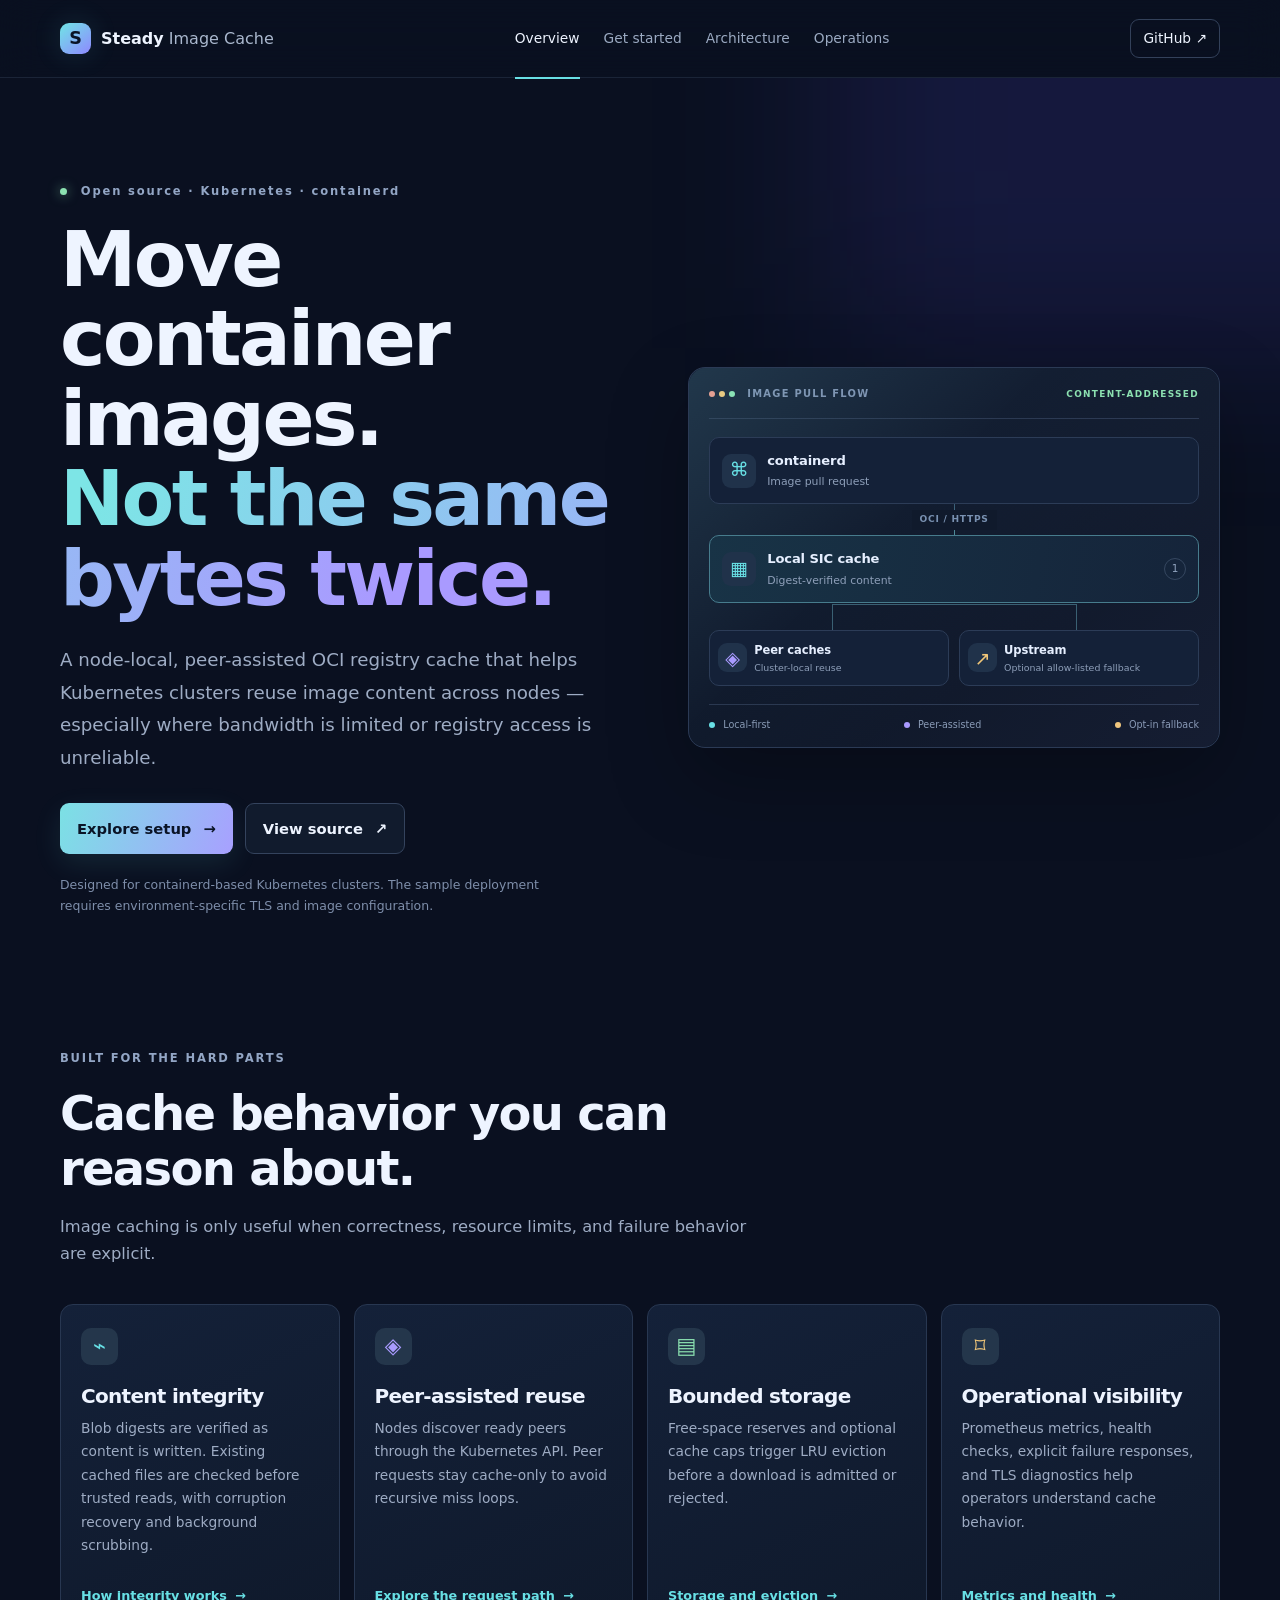
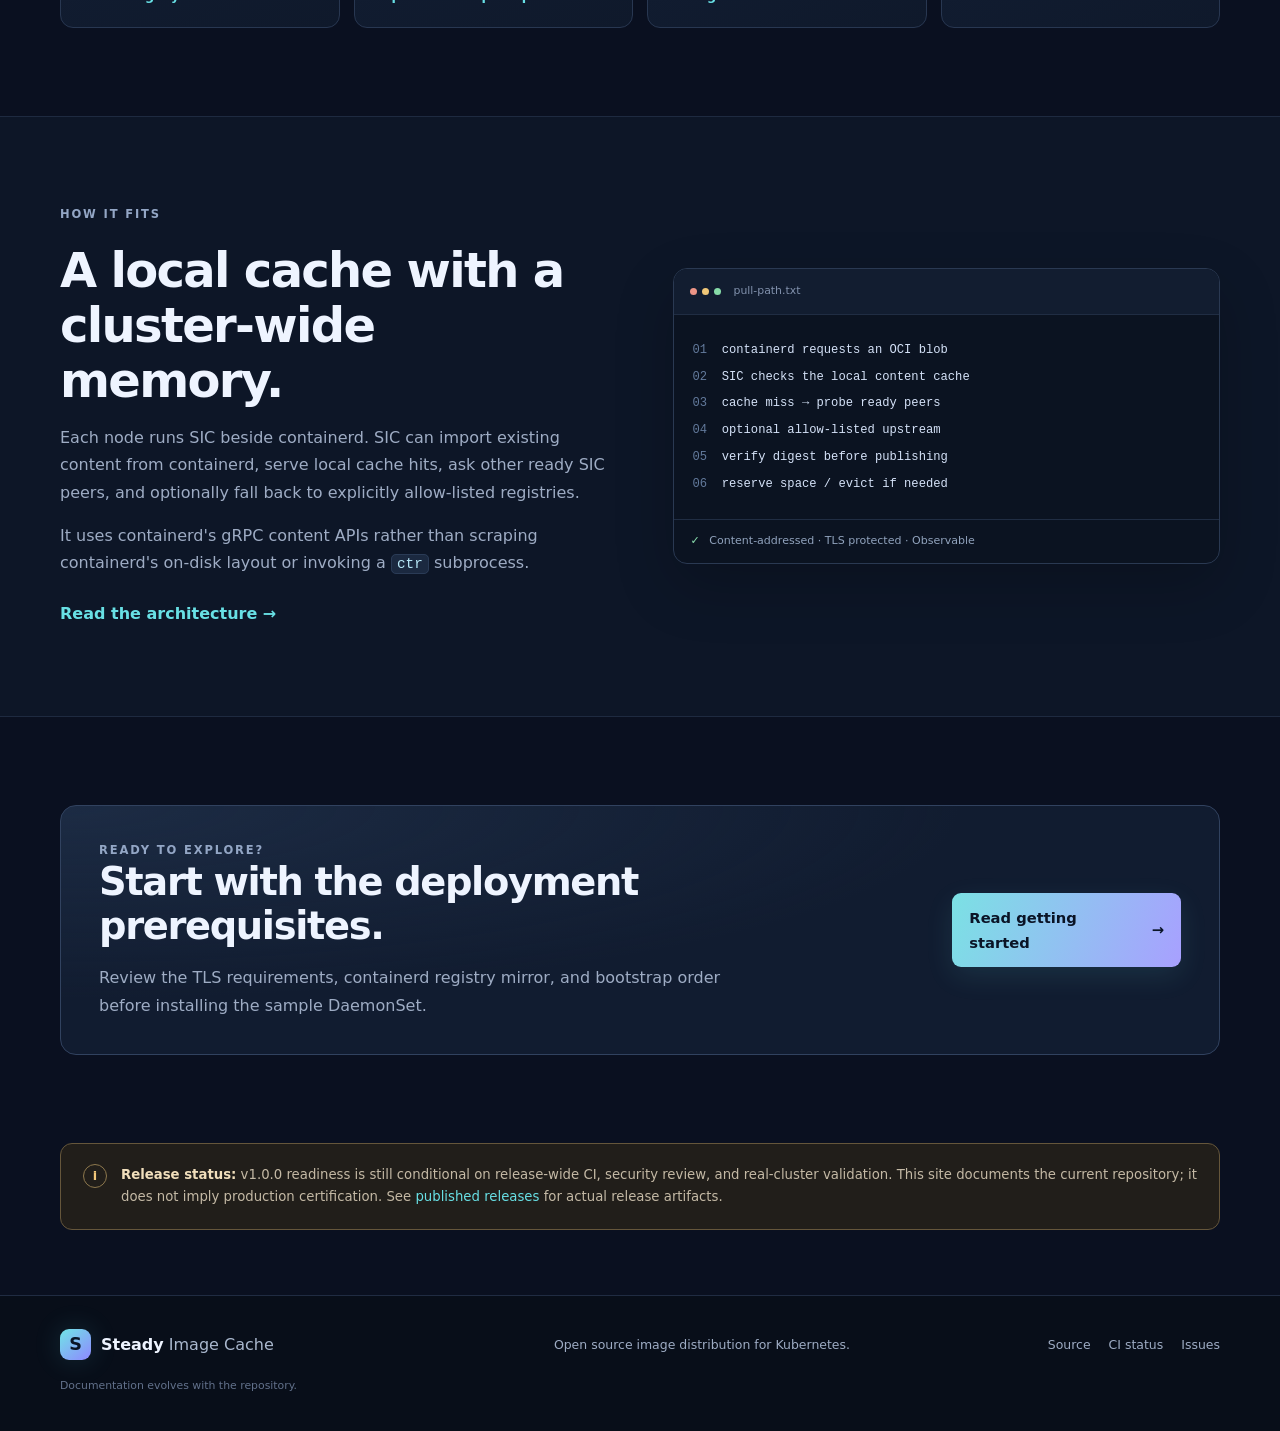
==== docs/index.html @ e3b1d7eb "Add GitHub Pages documentation site" ====
<!doctype html>
<html lang="en">
<head>
  <meta charset="utf-8">
  <meta name="viewport" content="width=device-width, initial-scale=1">
  <meta name="description" content="Steady Image Cache is a node-local, peer-assisted OCI image cache for Kubernetes and containerd, built for bandwidth-constrained and disconnected clusters.">
  <meta name="theme-color" content="#101a2b">
  <title>Steady Image Cache — Reliable image distribution for Kubernetes</title>
  <link rel="stylesheet" href="assets/site.css">
</head>
<body>
  <a class="skip-link" href="#main">Skip to content</a>
  <header class="site-header">
    <div class="container nav-wrap">
      <a class="brand" href="index.html" aria-label="Steady Image Cache home"><span class="brand-mark">S</span><span>Steady<span class="brand-light"> Image Cache</span></span></a>
      <nav aria-label="Main navigation">
        <a class="active" href="index.html">Overview</a>
        <a href="getting-started.html">Get started</a>
        <a href="architecture.html">Architecture</a>
        <a href="operations.html">Operations</a>
      </nav>
      <a class="nav-github" href="https://github.com/SteadyInfraTech/steady-image-cache">GitHub <span aria-hidden="true">↗</span></a>
    </div>
  </header>

  <main id="main">
    <section class="hero">
      <div class="container hero-grid">
        <div class="hero-copy">
          <p class="eyebrow"><span class="status-dot"></span> Open source · Kubernetes · containerd</p>
          <h1>Move container images.<br><span class="gradient-text">Not the same bytes twice.</span></h1>
          <p class="hero-lede">A node-local, peer-assisted OCI registry cache that helps Kubernetes clusters reuse image content across nodes — especially where bandwidth is limited or registry access is unreliable.</p>
          <div class="hero-actions">
            <a class="button button-primary" href="getting-started.html">Explore setup <span aria-hidden="true">→</span></a>
            <a class="button button-secondary" href="https://github.com/SteadyInfraTech/steady-image-cache">View source <span aria-hidden="true">↗</span></a>
          </div>
          <p class="hero-note">Designed for containerd-based Kubernetes clusters. The sample deployment requires environment-specific TLS and image configuration.</p>
        </div>
        <div class="diagram-card" aria-label="Image pull flow: containerd checks the local SIC cache, then peers, then optional upstream registry fallback">
          <div class="diagram-top"><span class="window-dots"><i></i><i></i><i></i></span><span>IMAGE PULL FLOW</span><span class="live-label">CONTENT-ADDRESSED</span></div>
          <div class="flow-node flow-client"><span class="node-icon">⌘</span><span><strong>containerd</strong><small>Image pull request</small></span></div>
          <div class="flow-connector"><span></span><b>OCI / HTTPS</b></div>
          <div class="flow-node flow-local"><span class="node-icon">▦</span><span><strong>Local SIC cache</strong><small>Digest-verified content</small></span><em>1</em></div>
          <div class="flow-branches"><span></span><span></span></div>
          <div class="flow-row">
            <div class="flow-node flow-peer"><span class="node-icon">◈</span><span><strong>Peer caches</strong><small>Cluster-local reuse</small></span><em>2</em></div>
            <div class="flow-node flow-upstream"><span class="node-icon">↗</span><span><strong>Upstream</strong><small>Optional allow-listed fallback</small></span><em>3</em></div>
          </div>
          <div class="diagram-footer"><span><i class="legend-local"></i> Local-first</span><span><i class="legend-peer"></i> Peer-assisted</span><span><i class="legend-upstream"></i> Opt-in fallback</span></div>
        </div>
      </div>
      <div class="hero-glow"></div>
    </section>

    <section class="section section-tight">
      <div class="container">
        <div class="section-heading"><p class="eyebrow">BUILT FOR THE HARD PARTS</p><h2>Cache behavior you can reason about.</h2><p>Image caching is only useful when correctness, resource limits, and failure behavior are explicit.</p></div>
        <div class="feature-grid">
          <article class="feature-card"><span class="feature-icon icon-cyan">⌁</span><h3>Content integrity</h3><p>Blob digests are verified as content is written. Existing cached files are checked before trusted reads, with corruption recovery and background scrubbing.</p><a href="architecture.html#integrity">How integrity works <span>→</span></a></article>
          <article class="feature-card"><span class="feature-icon icon-violet">◈</span><h3>Peer-assisted reuse</h3><p>Nodes discover ready peers through the Kubernetes API. Peer requests stay cache-only to avoid recursive miss loops.</p><a href="architecture.html#peer-flow">Explore the request path <span>→</span></a></article>
          <article class="feature-card"><span class="feature-icon icon-green">▤</span><h3>Bounded storage</h3><p>Free-space reserves and optional cache caps trigger LRU eviction before a download is admitted or rejected.</p><a href="operations.html#capacity">Storage and eviction <span>→</span></a></article>
          <article class="feature-card"><span class="feature-icon icon-amber">⌑</span><h3>Operational visibility</h3><p>Prometheus metrics, health checks, explicit failure responses, and TLS diagnostics help operators understand cache behavior.</p><a href="operations.html#observability">Metrics and health <span>→</span></a></article>
        </div>
      </div>
    </section>

    <section class="section section-alt">
      <div class="container split-section">
        <div><p class="eyebrow">HOW IT FITS</p><h2>A local cache with a cluster-wide memory.</h2><p>Each node runs SIC beside containerd. SIC can import existing content from containerd, serve local cache hits, ask other ready SIC peers, and optionally fall back to explicitly allow-listed registries.</p><p>It uses containerd's gRPC content APIs rather than scraping containerd's on-disk layout or invoking a <code>ctr</code> subprocess.</p><a class="text-link" href="architecture.html">Read the architecture <span>→</span></a></div>
        <div class="terminal-card"><div class="terminal-bar"><span></span><span></span><span></span><small>pull-path.txt</small></div><pre><span class="terminal-muted">01</span>  containerd requests an OCI blob
<span class="terminal-muted">02</span>  SIC checks the local content cache
<span class="terminal-muted">03</span>  cache miss → probe ready peers
<span class="terminal-muted">04</span>  optional allow-listed upstream
<span class="terminal-muted">05</span>  verify digest before publishing
<span class="terminal-muted">06</span>  reserve space / evict if needed</pre><div class="terminal-foot"><span class="terminal-check">✓</span> Content-addressed · TLS protected · Observable</div></div>
      </div>
    </section>

    <section class="section">
      <div class="container next-step">
        <div><p class="eyebrow">READY TO EXPLORE?</p><h2>Start with the deployment prerequisites.</h2><p>Review the TLS requirements, containerd registry mirror, and bootstrap order before installing the sample DaemonSet.</p></div>
        <a class="button button-primary" href="getting-started.html">Read getting started <span aria-hidden="true">→</span></a>
      </div>
    </section>

    <section class="container notice"><span class="notice-icon">i</span><p><strong>Release status:</strong> v1.0.0 readiness is still conditional on release-wide CI, security review, and real-cluster validation. This site documents the current repository; it does not imply production certification. See <a href="https://github.com/SteadyInfraTech/steady-image-cache/releases">published releases</a> for actual release artifacts.</p></section>
  </main>

  <footer class="site-footer"><div class="container footer-inner"><a class="brand" href="index.html"><span class="brand-mark">S</span><span>Steady<span class="brand-light"> Image Cache</span></span></a><p>Open source image distribution for Kubernetes.</p><div class="footer-links"><a href="https://github.com/SteadyInfraTech/steady-image-cache">Source</a><a href="https://github.com/SteadyInfraTech/steady-image-cache/actions">CI status</a><a href="https://github.com/SteadyInfraTech/steady-image-cache/issues">Issues</a></div><small>Documentation evolves with the repository.</small></div></footer>
</body>
</html>
---- docs/assets/site.css ----
:root{color-scheme:dark;--bg:#0a1020;--surface:#111b2e;--surface-2:#15223a;--line:#26344e;--text:#eef4ff;--muted:#9eacc4;--cyan:#68e0e5;--violet:#a99aff;--green:#8ce2b1;--amber:#f2c779;--max:1160px}*{box-sizing:border-box}html{scroll-behavior:smooth;scroll-padding-top:100px}body{margin:0;background:var(--bg);color:var(--text);font-family:Inter,ui-sans-serif,system-ui,-apple-system,BlinkMacSystemFont,"Segoe UI",sans-serif;font-size:16px;line-height:1.7;-webkit-font-smoothing:antialiased}a{color:var(--cyan);text-decoration:none}a:hover{color:#b1fbff}p{color:var(--muted);margin:0 0 1rem}h1,h2,h3{line-height:1.15;letter-spacing:-.035em;margin:0 0 1rem}h1{font-size:clamp(2.8rem,6vw,5.15rem);font-weight:760;line-height:1.04}h2{font-size:clamp(2rem,4vw,3rem)}h3{font-size:1.25rem}code,pre{font-family:ui-monospace,SFMono-Regular,Menlo,Monaco,Consolas,monospace}code{color:#b6e7f7;background:#1b2940;border:1px solid #2a3b56;border-radius:5px;padding:.08rem .32rem;font-size:.9em}.container{width:min(var(--max),calc(100% - 44px));margin-inline:auto}.skip-link{position:absolute;left:-999px;top:8px;background:var(--text);color:var(--bg);padding:8px 12px;z-index:99}.skip-link:focus{left:12px}.site-header{height:78px;border-bottom:1px solid rgba(125,151,189,.15);background:rgba(10,16,32,.88);position:sticky;top:0;z-index:10;backdrop-filter:blur(18px)}.nav-wrap{height:100%;display:flex;align-items:center;gap:30px}.brand{display:inline-flex;align-items:center;gap:10px;color:var(--text);font-size:1rem;font-weight:750;white-space:nowrap}.brand:hover{color:white}.brand-mark{display:grid;place-items:center;width:31px;height:31px;border-radius:9px;background:linear-gradient(140deg,#70e5e6,#8f88ff);color:#091426;font-weight:900;font-size:1.1rem;box-shadow:0 0 28px #61d9e626}.brand-light{font-weight:450;color:#aab8ce}.nav-wrap nav{display:flex;align-items:center;justify-content:center;gap:24px;flex:1}.nav-wrap nav a{font-size:.86rem;color:#9baac2;transition:color .15s}.nav-wrap nav a:hover,.nav-wrap nav a.active{color:var(--text)}.nav-wrap nav a.active{position:relative}.nav-wrap nav a.active:after{content:"";position:absolute;height:2px;bottom:-29px;left:0;right:0;background:var(--cyan)}.nav-github{font-size:.86rem;color:var(--text);border:1px solid #33415a;padding:7px 12px;border-radius:9px}.hero{position:relative;overflow:hidden;padding:104px 0 88px}.hero-glow{position:absolute;width:650px;height:450px;right:-200px;top:-180px;background:#6157ff22;filter:blur(90px);pointer-events:none;z-index:-1}.hero-grid{display:grid;grid-template-columns:1.04fr .96fr;align-items:center;gap:52px}.hero-copy{position:relative;z-index:1}.eyebrow{font-size:.72rem;letter-spacing:.16em;font-weight:800;color:#93a6c5;margin:0 0 18px}.status-dot{display:inline-block;width:7px;height:7px;border-radius:50%;background:var(--green);margin-right:8px;box-shadow:0 0 12px #8ce2b1aa}.gradient-text{background:linear-gradient(100deg,#7de5e6 4%,#a99aff 83%);-webkit-background-clip:text;background-clip:text;color:transparent}.hero-lede{font-size:1.14rem;line-height:1.8;max-width:580px;margin:25px 0 28px}.hero-actions{display:flex;gap:12px;flex-wrap:wrap}.button{display:inline-flex;align-items:center;gap:12px;justify-content:center;padding:12px 17px;border-radius:9px;font-weight:720;font-size:.92rem;transition:transform .15s,border-color .15s}.button:hover{transform:translateY(-2px)}.button-primary{background:linear-gradient(110deg,#7be1e4,#a8a0ff);color:#0a1426;box-shadow:0 9px 28px #67dce31c}.button-primary:hover{color:#0a1426}.button-secondary{border:1px solid #34435d;color:var(--text);background:#111b2d}.button-secondary:hover{border-color:#7284a4;color:white}.hero-note{font-size:.78rem;max-width:520px;margin-top:20px;color:#7e8eaa}.diagram-card{border:1px solid #2b3a55;border-radius:17px;background:linear-gradient(150deg,#17243a,#0e1728 70%);padding:18px 20px 14px;box-shadow:0 30px 80px #0004;position:relative}.diagram-card:before{content:"";position:absolute;inset:0;border-radius:17px;pointer-events:none;background:linear-gradient(135deg,#7be5e41a,transparent 40%,#a99aff0c)}.diagram-top{display:flex;align-items:center;gap:12px;color:#7f91b0;font-size:.62rem;font-weight:800;letter-spacing:.13em;border-bottom:1px solid #2b3952;padding-bottom:15px;margin-bottom:18px}.window-dots{display:flex;gap:4px}.window-dots i,.terminal-bar>span{width:6px;height:6px;border-radius:50%;background:#62738f}.window-dots i:first-child{background:#ee9a8b}.window-dots i:nth-child(2){background:#f2c779}.window-dots i:nth-child(3){background:#8ce2b1}.live-label{margin-left:auto;color:#8ce2b1;font-size:.56rem}.flow-node{display:flex;align-items:center;gap:11px;padding:12px;border-radius:10px;border:1px solid #2c3c57;background:#142138;position:relative;z-index:1}.flow-node strong{display:block;color:#e6efff;font-size:.82rem;letter-spacing:-.01em}.flow-node small{display:block;color:#8e9fb9;font-size:.68rem;margin-top:1px}.node-icon{display:grid;place-items:center;width:34px;height:34px;border-radius:9px;background:#20324a;color:var(--cyan);font-size:1.2rem}.flow-local{border-color:#477c8d;background:linear-gradient(100deg,#183346,#15243a)}.flow-local .node-icon{color:var(--cyan)}.flow-node em{font-style:normal;font-size:.65rem;color:#91a4bf;margin-left:auto;border:1px solid #354760;border-radius:50%;width:22px;height:22px;display:grid;place-items:center}.flow-connector{height:31px;display:flex;align-items:center;justify-content:center;position:relative;color:#7991b1;font-size:.57rem;letter-spacing:.08em}.flow-connector span{position:absolute;height:100%;width:1px;background:linear-gradient(#3a5e76,#4f8d9c)}.flow-connector b{position:relative;background:#101a2c;padding:2px 8px;font-weight:600}.flow-branches{height:27px;position:relative;margin:0 25%;border-top:1px solid #3a6073;top:1px}.flow-branches span{position:absolute;top:-1px;height:27px;width:1px;background:#3a6073}.flow-branches span:first-child{left:0}.flow-branches span:last-child{right:0}.flow-row{display:grid;grid-template-columns:1fr 1fr;gap:10px}.flow-peer .node-icon{color:var(--violet)}.flow-upstream .node-icon{color:var(--amber)}.flow-row .flow-node{padding:10px 8px;gap:7px}.flow-row .node-icon{width:29px;height:29px;flex-shrink:0}.flow-row .flow-node strong{font-size:.72rem}.flow-row .flow-node small{font-size:.59rem;line-height:1.35}.flow-row .flow-node em{display:none}.diagram-footer{display:flex;justify-content:space-between;gap:8px;border-top:1px solid #2a3850;margin-top:18px;padding-top:12px;color:#899bb5;font-size:.6rem}.diagram-footer i{display:inline-block;width:6px;height:6px;border-radius:50%;margin-right:5px}.legend-local{background:var(--cyan)}.legend-peer{background:var(--violet)}.legend-upstream{background:var(--amber)}.section{padding:88px 0}.section-tight{padding-top:28px}.section-alt{background:#0d1627;border-top:1px solid #1e2a40;border-bottom:1px solid #1e2a40}.section-heading{max-width:700px;margin-bottom:36px}.section-heading>p:last-child{font-size:1.02rem}.feature-grid{display:grid;grid-template-columns:repeat(4,1fr);gap:14px}.feature-card{padding:23px 20px 20px;background:linear-gradient(155deg,#142139,#0f192b);border:1px solid #283751;border-radius:13px;min-height:245px;display:flex;flex-direction:column;align-items:flex-start}.feature-card h3{margin-top:20px;margin-bottom:9px}.feature-card p{font-size:.86rem;line-height:1.7}.feature-card>a{font-size:.8rem;font-weight:700;margin-top:auto;padding-top:12px}.feature-card>a span{padding-left:4px}.feature-icon{width:37px;height:37px;display:grid;place-items:center;border-radius:10px;font-size:1.35rem;background:#24364b}.icon-cyan{color:var(--cyan)}.icon-violet{color:var(--violet)}.icon-green{color:var(--green)}.icon-amber{color:var(--amber)}.split-section{display:grid;grid-template-columns:1fr 1fr;gap:65px;align-items:center}.split-section>div:first-child>p{max-width:550px}.text-link{display:inline-block;font-weight:750;margin-top:8px}.terminal-card{border:1px solid #2a3952;border-radius:14px;background:#0b1321;overflow:hidden;box-shadow:0 22px 60px #0003}.terminal-bar{display:flex;align-items:center;gap:5px;padding:13px 16px;border-bottom:1px solid #202d43;background:#121d30}.terminal-bar>span{width:7px;height:7px}.terminal-bar>span:first-child{background:#ed9587}.terminal-bar>span:nth-child(2){background:#f0c778}.terminal-bar>span:nth-child(3){background:#86dba8}.terminal-bar small{margin-left:8px;color:#8292ad;font-size:.68rem}.terminal-card pre{font-size:.76rem;line-height:2.2;white-space:pre-wrap;padding:22px 19px;margin:0;color:#d5e2f8;overflow:auto}.terminal-muted{color:#637a9c}.terminal-foot{border-top:1px solid #202d43;padding:12px 17px;font-size:.69rem;color:#91a3bd}.terminal-check{color:var(--green);margin-right:6px}.next-step{display:flex;align-items:center;justify-content:space-between;gap:30px;padding:35px 38px;border:1px solid #31425f;border-radius:16px;background:radial-gradient(ellipse at 0 0,#293d5b77,transparent 55%),#111c30}.next-step h2{font-size:clamp(1.8rem,3vw,2.4rem)}.next-step p{margin-bottom:0;max-width:660px}.notice{display:flex;gap:14px;align-items:flex-start;padding:20px 22px;border:1px solid #65563b;background:#211e1a;border-radius:12px;margin-bottom:65px}.notice-icon{display:grid;place-items:center;flex-shrink:0;width:24px;height:24px;border:1px solid #8d784d;border-radius:50%;color:var(--amber);font-weight:800;font-size:.8rem}.notice p{font-size:.83rem;margin:0;color:#c4b9a5}.notice strong{color:#f1dfbc}.site-footer{border-top:1px solid #202c42;padding:33px 0 36px;background:#080e19}.footer-inner{display:grid;grid-template-columns:1fr 1fr auto;align-items:center;gap:10px 22px}.footer-inner>p{font-size:.78rem;margin:0}.footer-links{display:flex;gap:18px;font-size:.78rem}.footer-links a{color:#9eacc4}.footer-links a:hover{color:var(--cyan)}.footer-inner>small{grid-column:1/-1;color:#62718b;font-size:.68rem;margin-top:7px}.page-hero{padding:74px 0 56px;background:radial-gradient(ellipse at 75% 0,#6258ff16,transparent 48%),#0b1221;border-bottom:1px solid #1d2a40}.page-hero h1{font-size:clamp(2.7rem,5vw,4.5rem)}.page-hero>div>p:not(.eyebrow){font-size:1.08rem;max-width:760px;margin-top:20px}.page-meta{display:flex;gap:22px;flex-wrap:wrap;color:#8495b1;font-size:.78rem;margin-top:22px}.docs-layout{display:grid;grid-template-columns:220px minmax(0,1fr);gap:54px;align-items:start}.docs-toc{position:sticky;top:110px;display:flex;flex-direction:column;gap:9px;padding:18px 17px;border:1px solid #28364f;border-radius:11px;background:#101a2c}.docs-toc strong{font-size:.79rem;margin-bottom:4px}.docs-toc a{font-size:.79rem;color:#9eacc4}.docs-toc a:hover{color:var(--cyan)}.docs-content{min-width:0}.doc-section{padding:0 0 42px;margin:0 0 42px;border-bottom:1px solid #243149}.doc-section:last-child{border-bottom:0}.doc-section h2{font-size:clamp(1.8rem,3vw,2.3rem)}.doc-section p,.doc-section li{font-size:.94rem}.doc-section ul,.doc-section ol{padding-left:23px;color:var(--muted)}.doc-section li{padding:4px 0 4px 4px}.check-list{list-style:none;padding:0!important}.check-list li{position:relative;padding-left:28px!important}.check-list li:before{content:"✓";position:absolute;left:0;color:var(--green);font-weight:800}.callout{border:1px solid #33445f;background:#142139;padding:17px 18px;border-radius:10px;margin:22px 0;color:#aab8ce;font-size:.9rem}.callout strong{display:block;color:var(--text);margin-bottom:5px}.callout-warning{border-color:#65553a;background:#211f1b}.callout-warning strong{color:#f0d8a9}.number-list{counter-reset:step;list-style:none!important;padding:0!important}.number-list li{counter-increment:step;position:relative;padding-left:42px!important;margin:0 0 14px}.number-list li:before{content:counter(step,decimal-leading-zero);position:absolute;left:0;top:1px;color:var(--cyan);font-size:.72rem;font-weight:850;letter-spacing:.04em}.code-label{font-size:.72rem!important;font-weight:800;letter-spacing:.1em;color:#8fa1bd!important;text-transform:uppercase;margin-bottom:8px!important}.code-block{padding:18px;background:#080e19;border:1px solid #27344b;border-radius:9px;overflow:auto;font-size:.82rem;line-height:1.8;color:#c7d7ee}.code-block code{border:0;padding:0;background:none;color:inherit}.prose-width{max-width:900px}.architecture-flow{max-width:780px;margin:0 auto;padding:28px;border:1px solid #2a3954;border-radius:16px;background:linear-gradient(145deg,#142138,#0d1728)}.arch-box{position:relative;display:flex;flex-direction:column;align-items:center;text-align:center;padding:20px;border:1px solid #33445f;border-radius:11px;background:#111d31}.arch-box>span{font-size:.63rem;color:#8397b5;letter-spacing:.12em;font-weight:800}.arch-box strong{font-size:1.08rem;margin:4px 0}.arch-box small{color:#91a2bc}.arch-client{max-width:340px;margin:auto}.arch-local{max-width:440px;margin:auto;border-color:#4a8491;background:#173043}.arch-local>span{color:var(--cyan)}.arch-arrow{text-align:center;color:var(--cyan);font-size:1.4rem;height:70px;display:flex;flex-direction:column;align-items:center;justify-content:center;line-height:1}.arch-arrow small{font-size:.65rem;color:#8fa0ba;margin-top:5px}.arch-split{height:35px;position:relative;margin:0 25%;border-top:1px solid #3d5f78}.arch-split:before,.arch-split:after{content:"";position:absolute;top:-1px;height:35px;width:1px;background:#3d5f78}.arch-split:before{left:0}.arch-split:after{right:0}.arch-branches{display:grid;grid-template-columns:1fr 1fr;gap:18px}.arch-peer{border-color:#514779}.arch-peer>span{color:var(--violet)}.arch-upstream{border-color:#6b5b3d}.arch-upstream>span{color:var(--amber)}.arch-caption{font-size:.78rem;text-align:center;margin:23px auto 0;max-width:560px}.table-wrap{overflow-x:auto;margin:20px 0}.table-wrap table{border-collapse:collapse;width:100%;font-size:.85rem}.table-wrap th,.table-wrap td{padding:12px 13px;text-align:left;border-bottom:1px solid #29364d;vertical-align:top}.table-wrap th{color:#dce8fa;background:#142139}.table-wrap td{color:#aab8ce}.table-wrap td:first-child{color:#e1ebfb;white-space:nowrap}.not-found{min-height:60vh;display:grid;align-items:center;padding:80px 0;background:radial-gradient(ellipse at 70% 30%,#6157ff1a,transparent 50%)}.not-found h1{font-size:clamp(2.6rem,5vw,4.5rem)}.not-found p{margin:20px 0 26px}@media(max-width:1000px){.hero-grid{gap:28px;grid-template-columns:1fr 1fr}.feature-grid{grid-template-columns:repeat(2,1fr)}.nav-wrap{gap:18px}.nav-wrap nav{gap:15px}.split-section{gap:34px}.flow-row .flow-node{align-items:flex-start}.flow-row .node-icon{display:none}}@media(max-width:760px){.site-header{height:auto;position:relative}.nav-wrap{padding:13px 0;flex-wrap:wrap;gap:12px}.nav-wrap nav{order:3;flex-basis:100%;justify-content:flex-start;overflow-x:auto;padding:7px 0 2px;gap:22px}.nav-wrap nav a{white-space:nowrap}.nav-wrap nav a.active:after{bottom:-9px}.nav-github{margin-left:auto}.hero{padding:65px 0 55px}.hero-grid{grid-template-columns:1fr;gap:35px}.hero-copy{max-width:650px}.diagram-card{max-width:560px;width:100%;margin:auto}.section{padding:60px 0}.section-tight{padding-top:15px}.feature-grid{grid-template-columns:1fr 1fr}.feature-card{padding:19px 16px;min-height:250px}.split-section{grid-template-columns:1fr;gap:30px}.next-step{align-items:flex-start;flex-direction:column;padding:27px 24px}.footer-inner{grid-template-columns:1fr;gap:13px}.footer-inner>small{grid-column:auto}.page-hero{padding:52px 0 40px}.docs-layout{grid-template-columns:1fr;gap:28px}.docs-toc{position:static;display:grid;grid-template-columns:repeat(2,minmax(0,1fr));gap:9px 16px}.docs-toc strong{grid-column:1/-1}.architecture-flow{padding:17px}.arch-branches{gap:10px}.arch-box{padding:14px 8px}.arch-box strong{font-size:.95rem}.arch-box small{font-size:.7rem}.notice{margin-bottom:40px}}@media(max-width:480px){.container{width:min(var(--max),calc(100% - 30px))}.brand{font-size:.9rem}.brand-mark{width:28px;height:28px}.hero h1{font-size:2.55rem}.hero-lede{font-size:1rem}.diagram-card{padding:13px 11px}.flow-node{padding:9px}.flow-row{gap:6px}.flow-row .flow-node{padding:9px 7px}.flow-row .flow-node strong{font-size:.66rem}.flow-row .flow-node small{font-size:.56rem}.diagram-footer{font-size:.53rem}.feature-grid{grid-template-columns:1fr}.feature-card{min-height:0}.feature-card p{margin-bottom:17px}.footer-links{flex-wrap:wrap}.docs-toc{grid-template-columns:1fr 1fr}.table-wrap td:first-child{white-space:normal}.page-meta{gap:8px 16px}.button{font-size:.87rem;padding:11px 13px}}@media(prefers-reduced-motion:reduce){html{scroll-behavior:auto}*,*:before,*:after{transition:none!important;animation:none!important}}
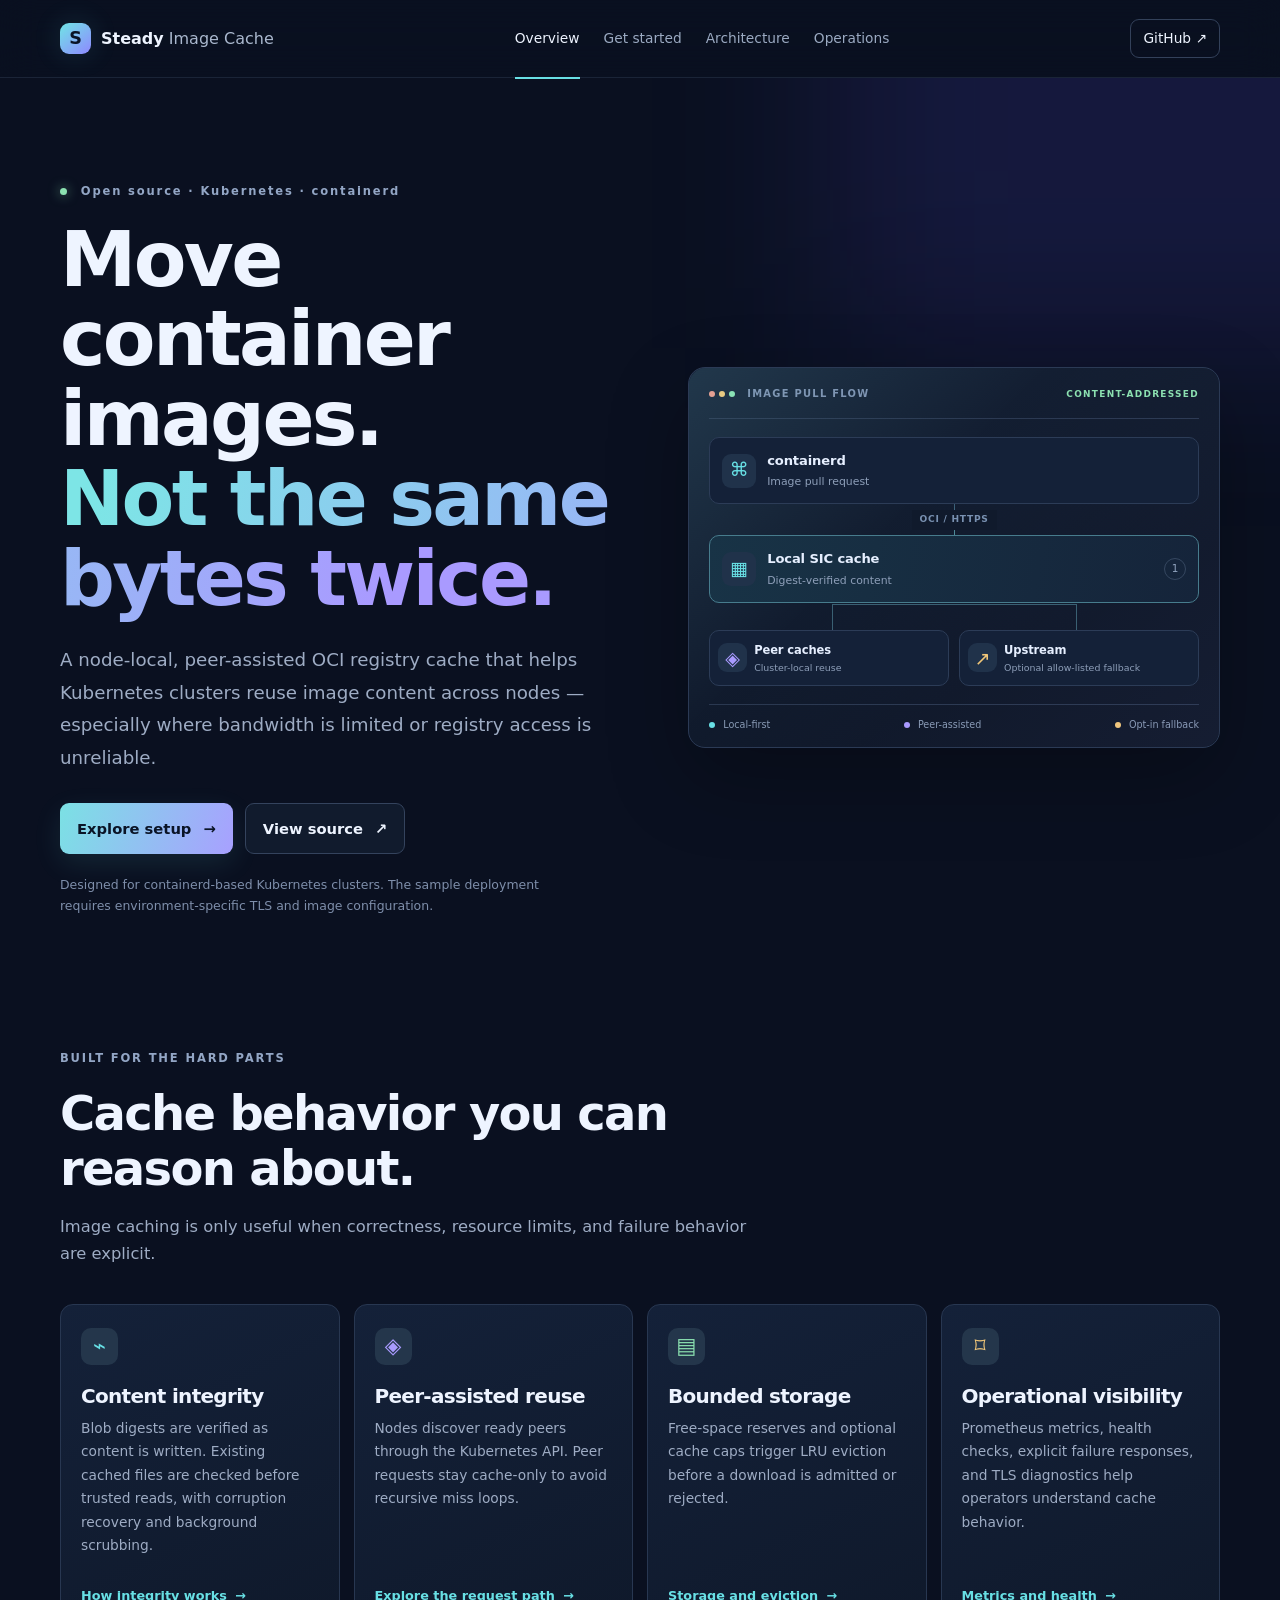
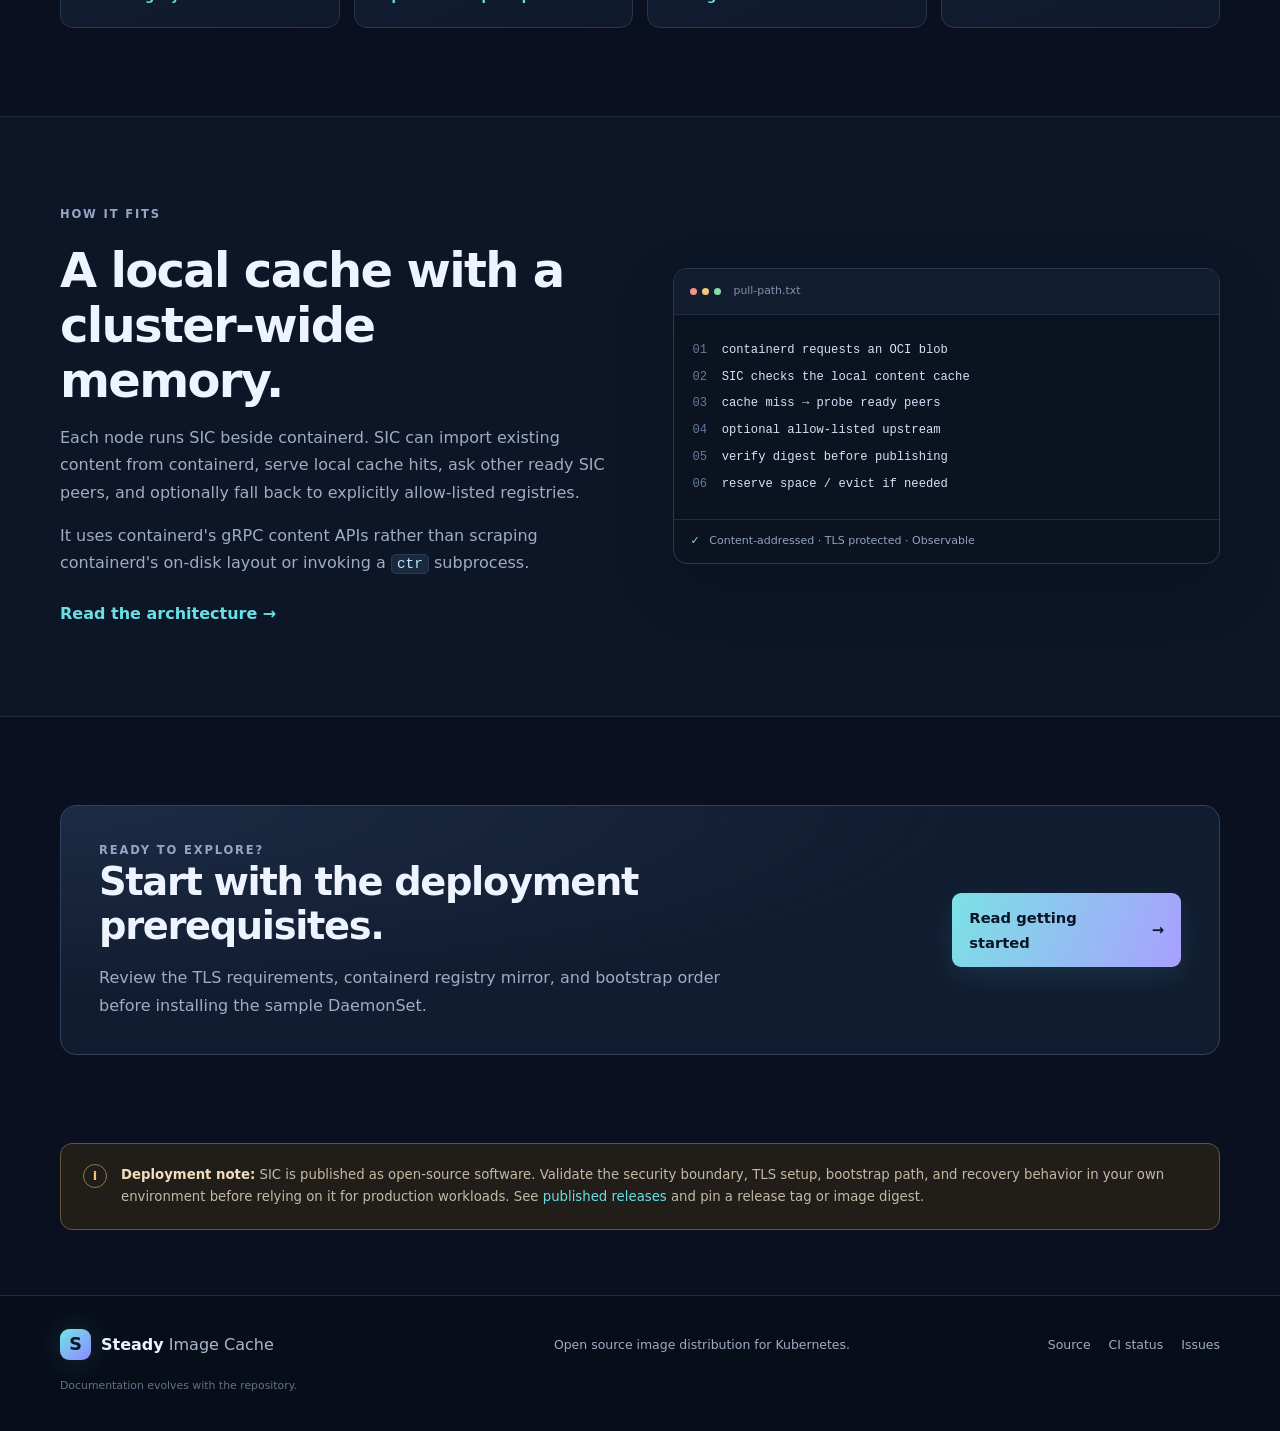
==== commit c20603b7: "docs: remove outdated release-readiness notice" ====
--- a/docs/index.html
+++ b/docs/index.html
@@ -83,7 +83,7 @@
       </div>
     </section>
 
-    <section class="container notice"><span class="notice-icon">i</span><p><strong>Release status:</strong> v1.0.0 readiness is still conditional on release-wide CI, security review, and real-cluster validation. This site documents the current repository; it does not imply production certification. See <a href="https://github.com/SteadyInfraTech/steady-image-cache/releases">published releases</a> for actual release artifacts.</p></section>
+    <section class="container notice"><span class="notice-icon">i</span><p><strong>Deployment note:</strong> SIC is published as open-source software. Validate the security boundary, TLS setup, bootstrap path, and recovery behavior in your own environment before relying on it for production workloads. See <a href="https://github.com/SteadyInfraTech/steady-image-cache/releases">published releases</a> and pin a release tag or image digest.</p></section>
   </main>
 
   <footer class="site-footer"><div class="container footer-inner"><a class="brand" href="index.html"><span class="brand-mark">S</span><span>Steady<span class="brand-light"> Image Cache</span></span></a><p>Open source image distribution for Kubernetes.</p><div class="footer-links"><a href="https://github.com/SteadyInfraTech/steady-image-cache">Source</a><a href="https://github.com/SteadyInfraTech/steady-image-cache/actions">CI status</a><a href="https://github.com/SteadyInfraTech/steady-image-cache/issues">Issues</a></div><small>Documentation evolves with the repository.</small></div></footer>
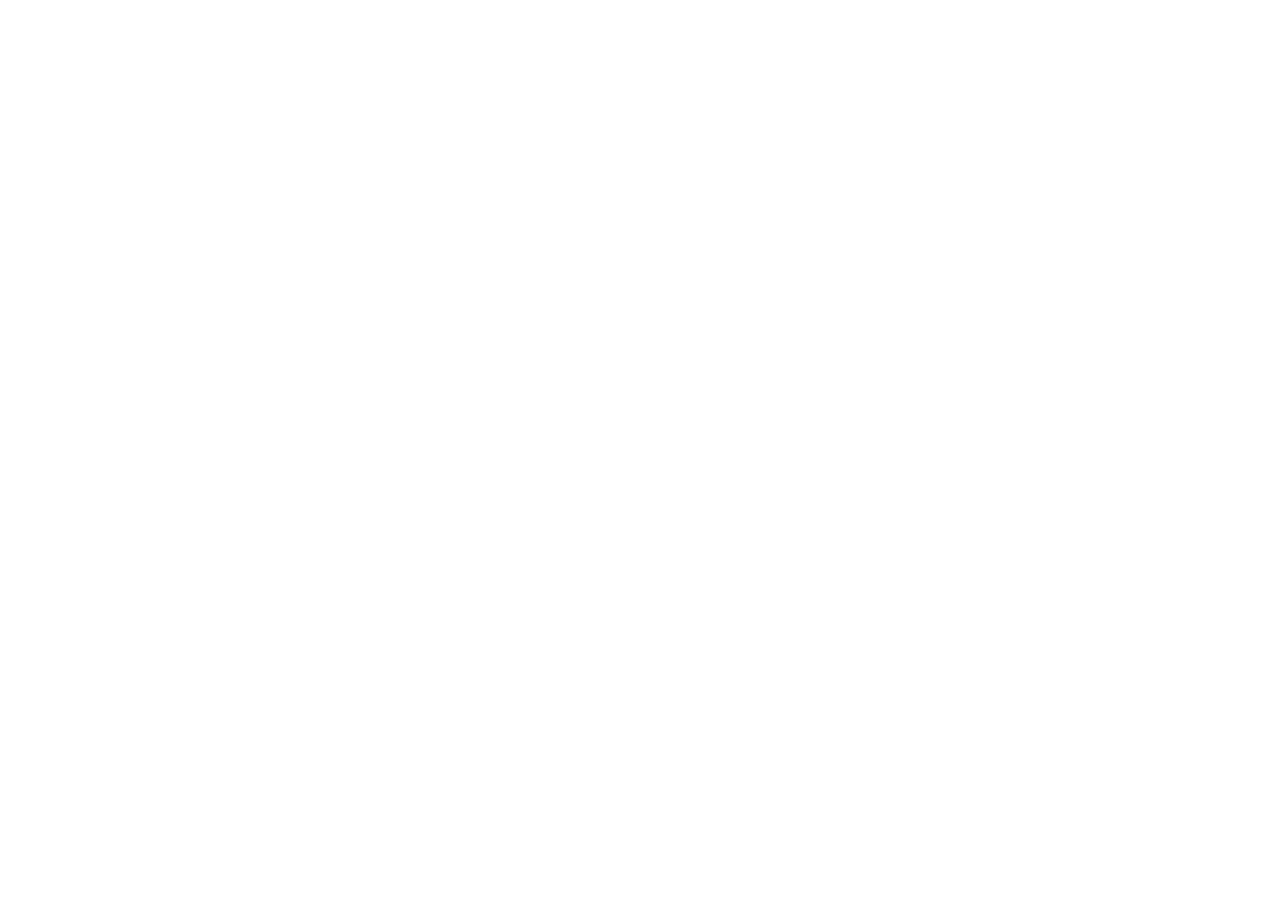
==== commit 45a93371: "seo: redirect legacy SIC docs to steadyinfra.com" ====
--- a/docs/index.html
+++ b/docs/index.html
@@ -3,89 +3,13 @@
 <head>
   <meta charset="utf-8">
   <meta name="viewport" content="width=device-width, initial-scale=1">
-  <meta name="description" content="Steady Image Cache is a node-local, peer-assisted OCI image cache for Kubernetes and containerd, built for bandwidth-constrained and disconnected clusters.">
-  <meta name="theme-color" content="#101a2b">
-  <title>Steady Image Cache — Reliable image distribution for Kubernetes</title>
-  <link rel="stylesheet" href="assets/site.css">
+  <meta http-equiv="refresh" content="0; url=https://steadyinfra.com/sic/">
+  <title>Steady Image Cache documentation has moved</title>
+  <meta name="description" content="The Steady Image Cache documentation has moved to steadyinfra.com.">
+  <link rel="canonical" href="https://steadyinfra.com/sic/">
+  <meta name="robots" content="noindex, follow">
 </head>
 <body>
-  <a class="skip-link" href="#main">Skip to content</a>
-  <header class="site-header">
-    <div class="container nav-wrap">
-      <a class="brand" href="index.html" aria-label="Steady Image Cache home"><span class="brand-mark">S</span><span>Steady<span class="brand-light"> Image Cache</span></span></a>
-      <nav aria-label="Main navigation">
-        <a class="active" href="index.html">Overview</a>
-        <a href="getting-started.html">Get started</a>
-        <a href="architecture.html">Architecture</a>
-        <a href="operations.html">Operations</a>
-      </nav>
-      <a class="nav-github" href="https://github.com/SteadyInfraTech/steady-image-cache">GitHub <span aria-hidden="true">↗</span></a>
-    </div>
-  </header>
-
-  <main id="main">
-    <section class="hero">
-      <div class="container hero-grid">
-        <div class="hero-copy">
-          <p class="eyebrow"><span class="status-dot"></span> Open source · Kubernetes · containerd</p>
-          <h1>Move container images.<br><span class="gradient-text">Not the same bytes twice.</span></h1>
-          <p class="hero-lede">A node-local, peer-assisted OCI registry cache that helps Kubernetes clusters reuse image content across nodes — especially where bandwidth is limited or registry access is unreliable.</p>
-          <div class="hero-actions">
-            <a class="button button-primary" href="getting-started.html">Explore setup <span aria-hidden="true">→</span></a>
-            <a class="button button-secondary" href="https://github.com/SteadyInfraTech/steady-image-cache">View source <span aria-hidden="true">↗</span></a>
-          </div>
-          <p class="hero-note">Designed for containerd-based Kubernetes clusters. The sample deployment requires environment-specific TLS and image configuration.</p>
-        </div>
-        <div class="diagram-card" aria-label="Image pull flow: containerd checks the local SIC cache, then peers, then optional upstream registry fallback">
-          <div class="diagram-top"><span class="window-dots"><i></i><i></i><i></i></span><span>IMAGE PULL FLOW</span><span class="live-label">CONTENT-ADDRESSED</span></div>
-          <div class="flow-node flow-client"><span class="node-icon">⌘</span><span><strong>containerd</strong><small>Image pull request</small></span></div>
-          <div class="flow-connector"><span></span><b>OCI / HTTPS</b></div>
-          <div class="flow-node flow-local"><span class="node-icon">▦</span><span><strong>Local SIC cache</strong><small>Digest-verified content</small></span><em>1</em></div>
-          <div class="flow-branches"><span></span><span></span></div>
-          <div class="flow-row">
-            <div class="flow-node flow-peer"><span class="node-icon">◈</span><span><strong>Peer caches</strong><small>Cluster-local reuse</small></span><em>2</em></div>
-            <div class="flow-node flow-upstream"><span class="node-icon">↗</span><span><strong>Upstream</strong><small>Optional allow-listed fallback</small></span><em>3</em></div>
-          </div>
-          <div class="diagram-footer"><span><i class="legend-local"></i> Local-first</span><span><i class="legend-peer"></i> Peer-assisted</span><span><i class="legend-upstream"></i> Opt-in fallback</span></div>
-        </div>
-      </div>
-      <div class="hero-glow"></div>
-    </section>
-
-    <section class="section section-tight">
-      <div class="container">
-        <div class="section-heading"><p class="eyebrow">BUILT FOR THE HARD PARTS</p><h2>Cache behavior you can reason about.</h2><p>Image caching is only useful when correctness, resource limits, and failure behavior are explicit.</p></div>
-        <div class="feature-grid">
-          <article class="feature-card"><span class="feature-icon icon-cyan">⌁</span><h3>Content integrity</h3><p>Blob digests are verified as content is written. Existing cached files are checked before trusted reads, with corruption recovery and background scrubbing.</p><a href="architecture.html#integrity">How integrity works <span>→</span></a></article>
-          <article class="feature-card"><span class="feature-icon icon-violet">◈</span><h3>Peer-assisted reuse</h3><p>Nodes discover ready peers through the Kubernetes API. Peer requests stay cache-only to avoid recursive miss loops.</p><a href="architecture.html#peer-flow">Explore the request path <span>→</span></a></article>
-          <article class="feature-card"><span class="feature-icon icon-green">▤</span><h3>Bounded storage</h3><p>Free-space reserves and optional cache caps trigger LRU eviction before a download is admitted or rejected.</p><a href="operations.html#capacity">Storage and eviction <span>→</span></a></article>
-          <article class="feature-card"><span class="feature-icon icon-amber">⌑</span><h3>Operational visibility</h3><p>Prometheus metrics, health checks, explicit failure responses, and TLS diagnostics help operators understand cache behavior.</p><a href="operations.html#observability">Metrics and health <span>→</span></a></article>
-        </div>
-      </div>
-    </section>
-
-    <section class="section section-alt">
-      <div class="container split-section">
-        <div><p class="eyebrow">HOW IT FITS</p><h2>A local cache with a cluster-wide memory.</h2><p>Each node runs SIC beside containerd. SIC can import existing content from containerd, serve local cache hits, ask other ready SIC peers, and optionally fall back to explicitly allow-listed registries.</p><p>It uses containerd's gRPC content APIs rather than scraping containerd's on-disk layout or invoking a <code>ctr</code> subprocess.</p><a class="text-link" href="architecture.html">Read the architecture <span>→</span></a></div>
-        <div class="terminal-card"><div class="terminal-bar"><span></span><span></span><span></span><small>pull-path.txt</small></div><pre><span class="terminal-muted">01</span>  containerd requests an OCI blob
-<span class="terminal-muted">02</span>  SIC checks the local content cache
-<span class="terminal-muted">03</span>  cache miss → probe ready peers
-<span class="terminal-muted">04</span>  optional allow-listed upstream
-<span class="terminal-muted">05</span>  verify digest before publishing
-<span class="terminal-muted">06</span>  reserve space / evict if needed</pre><div class="terminal-foot"><span class="terminal-check">✓</span> Content-addressed · TLS protected · Observable</div></div>
-      </div>
-    </section>
-
-    <section class="section">
-      <div class="container next-step">
-        <div><p class="eyebrow">READY TO EXPLORE?</p><h2>Start with the deployment prerequisites.</h2><p>Review the TLS requirements, containerd registry mirror, and bootstrap order before installing the sample DaemonSet.</p></div>
-        <a class="button button-primary" href="getting-started.html">Read getting started <span aria-hidden="true">→</span></a>
-      </div>
-    </section>
-
-    <section class="container notice"><span class="notice-icon">i</span><p><strong>Deployment note:</strong> SIC is published as open-source software. Validate the security boundary, TLS setup, bootstrap path, and recovery behavior in your own environment before relying on it for production workloads. See <a href="https://github.com/SteadyInfraTech/steady-image-cache/releases">published releases</a> and pin a release tag or image digest.</p></section>
-  </main>
-
-  <footer class="site-footer"><div class="container footer-inner"><a class="brand" href="index.html"><span class="brand-mark">S</span><span>Steady<span class="brand-light"> Image Cache</span></span></a><p>Open source image distribution for Kubernetes.</p><div class="footer-links"><a href="https://github.com/SteadyInfraTech/steady-image-cache">Source</a><a href="https://github.com/SteadyInfraTech/steady-image-cache/actions">CI status</a><a href="https://github.com/SteadyInfraTech/steady-image-cache/issues">Issues</a></div><small>Documentation evolves with the repository.</small></div></footer>
+  <p>This documentation has moved to <a href="https://steadyinfra.com/sic/">https://steadyinfra.com/sic/</a>.</p>
 </body>
-</html>+</html>
